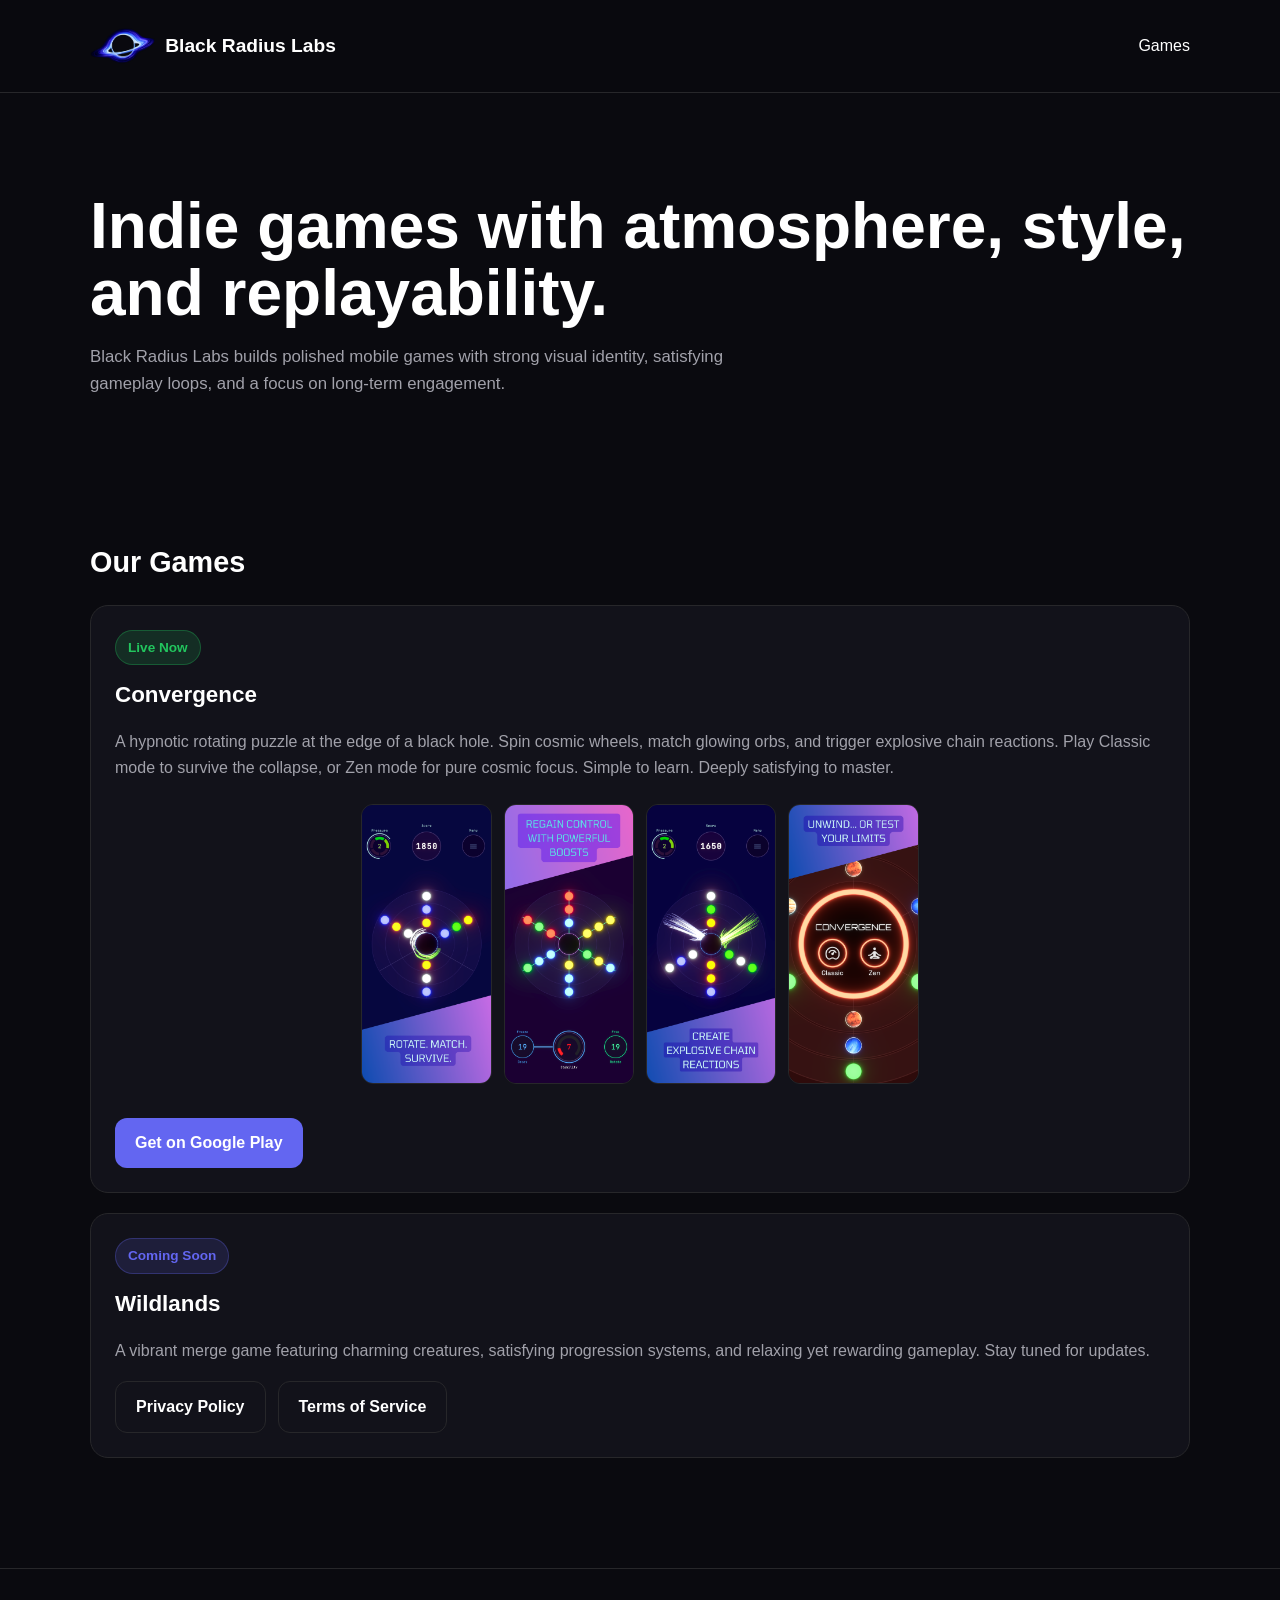
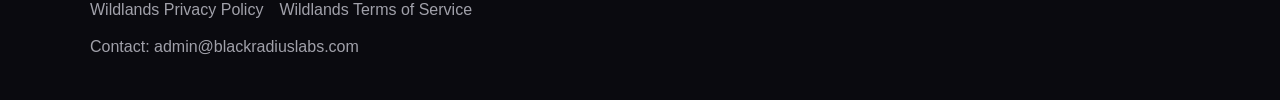
==== index.html @ 23e15364 "Initial website commit" ====
<!DOCTYPE html>
<html lang="en">
<head>
  <meta charset="UTF-8">
  <meta name="viewport" content="width=device-width, initial-scale=1.0">
  <title>Black Radius Labs - Indie Mobile Games</title>
  <meta name="description" content="Black Radius Labs is an indie game studio creating polished mobile games. Play Convergence now on Google Play. Wildlands coming soon.">
  <link rel="stylesheet" href="assets/css/styles.css">
</head>
<body>
  <header>
    <div class="container nav">
      <a href="index.html" class="brand">
        <img src="assets/images/black radius.png" alt="Black Radius Labs logo" class="logo">
        Black Radius Labs
      </a>
      <nav class="nav-links">
        <a href="#games">Games</a>
      </nav>
    </div>
  </header>

  <main>
    <section class="hero">
      <div class="container">
        <h1>Indie games with atmosphere, style, and replayability.</h1>
        <p>
          Black Radius Labs builds polished mobile games with strong visual identity,
          satisfying gameplay loops, and a focus on long-term engagement.
        </p>
      </div>
    </section>

    <section class="section" id="games">
      <div class="container">
        <h2>Our Games</h2>

        <div class="cards">
          <article class="card card-full">
            <span class="badge live">Live Now</span>
            <h3>Convergence</h3>
            <p>
              A hypnotic rotating puzzle at the edge of a black hole. Spin cosmic wheels,
              match glowing orbs, and trigger explosive chain reactions. Play Classic mode
              to survive the collapse, or Zen mode for pure cosmic focus. Simple to learn.
              Deeply satisfying to master.
            </p>
            <div class="screenshot-gallery">
              <img src="assets/images/ROTATE. MATCH. SURVIVE..png" alt="Convergence gameplay - Rotate, Match, Survive">
              <img src="assets/images/User (2).png" alt="Convergence gameplay">
              <img src="assets/images/Create satisfying chain reactions (3).png" alt="Convergence gameplay - Chain reactions">
              <img src="assets/images/Play your way - Classic or Zen.png" alt="Convergence - Classic and Zen modes">
            </div>
            <div class="actions">
              <a
                class="button"
                href="https://play.google.com/store/apps/details?id=com.blackradiuslabs.convergence&hl=en_GB"
                target="_blank"
                rel="noopener noreferrer"
              >
                Get on Google Play
              </a>
            </div>
          </article>

          <article class="card card-full">
            <span class="badge coming-soon">Coming Soon</span>
            <h3>Wildlands</h3>
            <p>
              A vibrant merge game featuring charming creatures, satisfying progression systems,
              and relaxing yet rewarding gameplay. Stay tuned for updates.
            </p>
            <div class="actions">
              <a class="button secondary" href="privacy-wildlands.html">Privacy Policy</a>
              <a class="button secondary" href="terms-wildlands.html">Terms of Service</a>
            </div>
          </article>
        </div>
      </div>
    </section>
  </main>

  <footer>
    <div class="container">
      <div class="footer-links">
        <a href="privacy-wildlands.html">Wildlands Privacy Policy</a>
        <a href="terms-wildlands.html">Wildlands Terms of Service</a>
      </div>
      <div>Contact: admin@blackradiuslabs.com</div>
    </div>
  </footer>
</body>
</html>
---- assets/css/styles.css ----
:root {
  --bg-primary: #0a0a0f;
  --bg-secondary: #12121a;
  --bg-tertiary: #1a1a25;
  --accent-primary: #6366f1;
  --accent-secondary: #8b5cf6;
  --text-primary: #ffffff;
  --text-secondary: #a1a1aa;
  --border: #27272a;
  --max-width: 1100px;
}

* {
  box-sizing: border-box;
}

html {
  scroll-behavior: smooth;
}

body {
  margin: 0;
  font-family: Arial, sans-serif;
  background: var(--bg-primary);
  color: var(--text-primary);
  line-height: 1.6;
}

a {
  color: var(--text-primary);
  text-decoration: none;
}

a:hover {
  color: var(--accent-primary);
}

.container {
  width: min(92%, var(--max-width));
  margin: 0 auto;
}

header {
  padding: 28px 0;
  border-bottom: 1px solid var(--border);
  background: rgba(10, 10, 15, 0.95);
  position: sticky;
  top: 0;
  backdrop-filter: blur(8px);
  z-index: 100;
}

.nav {
  display: flex;
  justify-content: space-between;
  align-items: center;
  gap: 16px;
}

.brand {
  display: flex;
  align-items: center;
  gap: 10px;
  font-size: 1.2rem;
  font-weight: 700;
}

.brand:hover {
  color: var(--text-primary);
}

.logo {
  height: 36px;
  width: auto;
}

.nav-links {
  display: flex;
  gap: 18px;
  flex-wrap: wrap;
}

.hero {
  padding: 72px 0 36px;
}

.hero h1 {
  font-size: clamp(2rem, 5vw, 4rem);
  line-height: 1.05;
  margin: 0 0 16px;
}

.hero p {
  max-width: 700px;
  color: var(--text-secondary);
  font-size: 1.05rem;
}

.section {
  padding: 36px 0 56px;
}

.section h2 {
  font-size: 1.8rem;
  margin-bottom: 20px;
}

.cards {
  display: grid;
  grid-template-columns: 1fr;
  gap: 20px;
}

.card {
  background: var(--bg-secondary);
  border: 1px solid var(--border);
  border-radius: 18px;
  padding: 24px;
  transition: border-color 0.2s ease;
}

.card:hover {
  border-color: var(--accent-primary);
}

.card h3 {
  margin-top: 0;
  margin-bottom: 8px;
  font-size: 1.4rem;
}

.card p {
  color: var(--text-secondary);
  margin-bottom: 0;
}

.badge {
  display: inline-block;
  margin-bottom: 12px;
  padding: 6px 12px;
  border-radius: 999px;
  background: var(--bg-tertiary);
  border: 1px solid var(--border);
  color: var(--text-secondary);
  font-size: 0.85rem;
  font-weight: 600;
}

.badge.live {
  background: rgba(34, 197, 94, 0.15);
  border-color: rgba(34, 197, 94, 0.3);
  color: #22c55e;
}

.badge.coming-soon {
  background: rgba(99, 102, 241, 0.15);
  border-color: rgba(99, 102, 241, 0.3);
  color: var(--accent-primary);
}

.screenshot-gallery {
  display: flex;
  justify-content: center;
  gap: 12px;
  overflow-x: auto;
  padding: 16px 0;
  margin: 8px 0 0;
  scroll-snap-type: x mandatory;
  -webkit-overflow-scrolling: touch;
}

.screenshot-gallery::-webkit-scrollbar {
  height: 6px;
}

.screenshot-gallery::-webkit-scrollbar-track {
  background: var(--bg-tertiary);
  border-radius: 3px;
}

.screenshot-gallery::-webkit-scrollbar-thumb {
  background: var(--border);
  border-radius: 3px;
}

.screenshot-gallery img {
  flex-shrink: 0;
  height: 280px;
  width: auto;
  border-radius: 12px;
  border: 1px solid var(--border);
  scroll-snap-align: start;
}

.card-full {
  grid-column: 1 / -1;
}

.actions {
  display: flex;
  gap: 12px;
  flex-wrap: wrap;
  margin-top: 18px;
}

.button {
  display: inline-block;
  padding: 12px 20px;
  border-radius: 12px;
  background: var(--accent-primary);
  color: white;
  font-weight: 700;
  transition: background 0.2s ease, transform 0.1s ease;
}

.button:hover {
  background: var(--accent-secondary);
  color: white;
  transform: translateY(-1px);
}

.button.secondary {
  background: transparent;
  border: 1px solid var(--border);
  color: var(--text-primary);
}

.button.secondary:hover {
  background: var(--bg-tertiary);
  border-color: var(--text-secondary);
}

footer {
  border-top: 1px solid var(--border);
  padding: 28px 0 40px;
  color: var(--text-secondary);
  margin-top: 40px;
}

.footer-links {
  display: flex;
  gap: 16px;
  flex-wrap: wrap;
  margin-bottom: 12px;
}

.footer-links a {
  color: var(--text-secondary);
}

.footer-links a:hover {
  color: var(--text-primary);
}

.legal-page {
  padding: 56px 0 80px;
  min-height: 100vh;
}

.legal-page h1 {
  margin-top: 0;
  margin-bottom: 8px;
}

.legal-page .effective-date {
  color: var(--text-secondary);
  margin-bottom: 32px;
}

.legal-page h2 {
  margin-top: 32px;
  margin-bottom: 12px;
  font-size: 1.3rem;
}

.legal-page p,
.legal-page li {
  color: var(--text-secondary);
}

.legal-page ul {
  padding-left: 20px;
}

.legal-page li {
  margin-bottom: 8px;
}

.back-link {
  display: inline-block;
  margin-top: 40px;
  color: var(--accent-primary);
}

.back-link:hover {
  color: var(--accent-secondary);
}

@media (min-width: 768px) {
  .cards {
    grid-template-columns: 1fr 1fr;
  }

  .hero {
    padding: 100px 0 50px;
  }

  .section {
    padding: 50px 0 70px;
  }
}

@media (max-width: 600px) {
  .nav {
    flex-direction: column;
    text-align: center;
  }

  .nav-links {
    justify-content: center;
  }

  header {
    padding: 20px 0;
  }

  .hero {
    padding: 50px 0 24px;
  }

  .card {
    padding: 20px;
  }
}
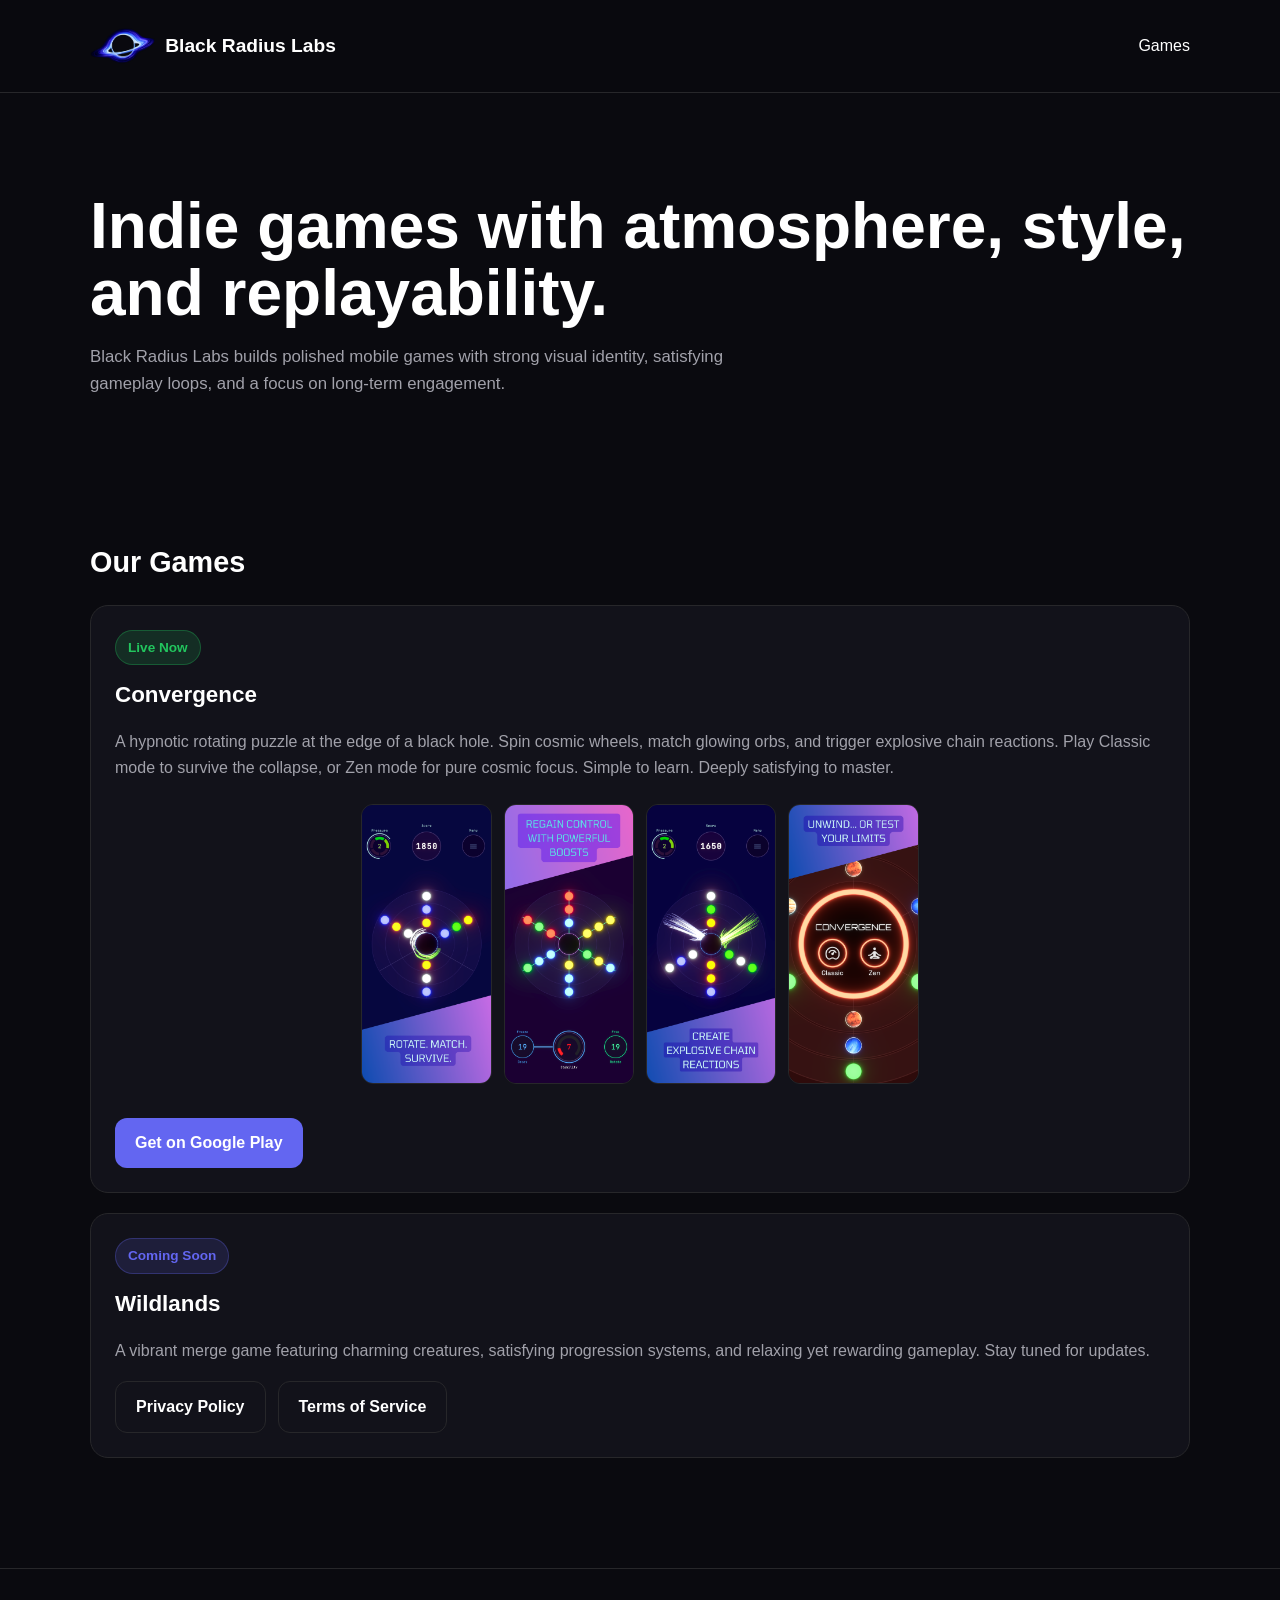
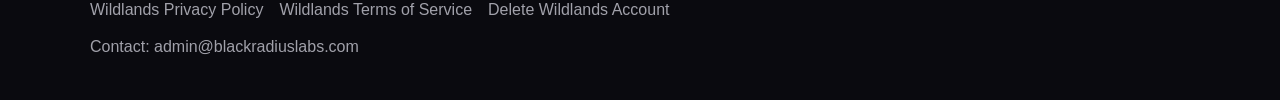
==== commit fd33bad8: "added account deletion section" ====
--- a/index.html
+++ b/index.html
@@ -85,6 +85,7 @@
       <div class="footer-links">
         <a href="privacy-wildlands.html">Wildlands Privacy Policy</a>
         <a href="terms-wildlands.html">Wildlands Terms of Service</a>
+        <a href="delete-account-wildlands.html">Delete Wildlands Account</a>
       </div>
       <div>Contact: admin@blackradiuslabs.com</div>
     </div>
--- a/assets/css/styles.css
+++ b/assets/css/styles.css
@@ -312,12 +312,11 @@
 
 @media (max-width: 600px) {
   .nav {
-    flex-direction: column;
-    text-align: center;
+    justify-content: center;
   }
 
   .nav-links {
-    justify-content: center;
+    display: none;
   }
 
   header {
@@ -328,7 +327,29 @@
     padding: 50px 0 24px;
   }
 
+  .hero h1 {
+    font-size: 1.8rem;
+  }
+
   .card {
     padding: 20px;
   }
-}
+
+  .card p {
+    word-wrap: break-word;
+    overflow-wrap: break-word;
+  }
+
+  .screenshot-gallery {
+    display: grid;
+    grid-template-columns: 1fr 1fr;
+    gap: 8px;
+    overflow-x: visible;
+    justify-content: stretch;
+  }
+
+  .screenshot-gallery img {
+    height: auto;
+    width: 100%;
+  }
+}
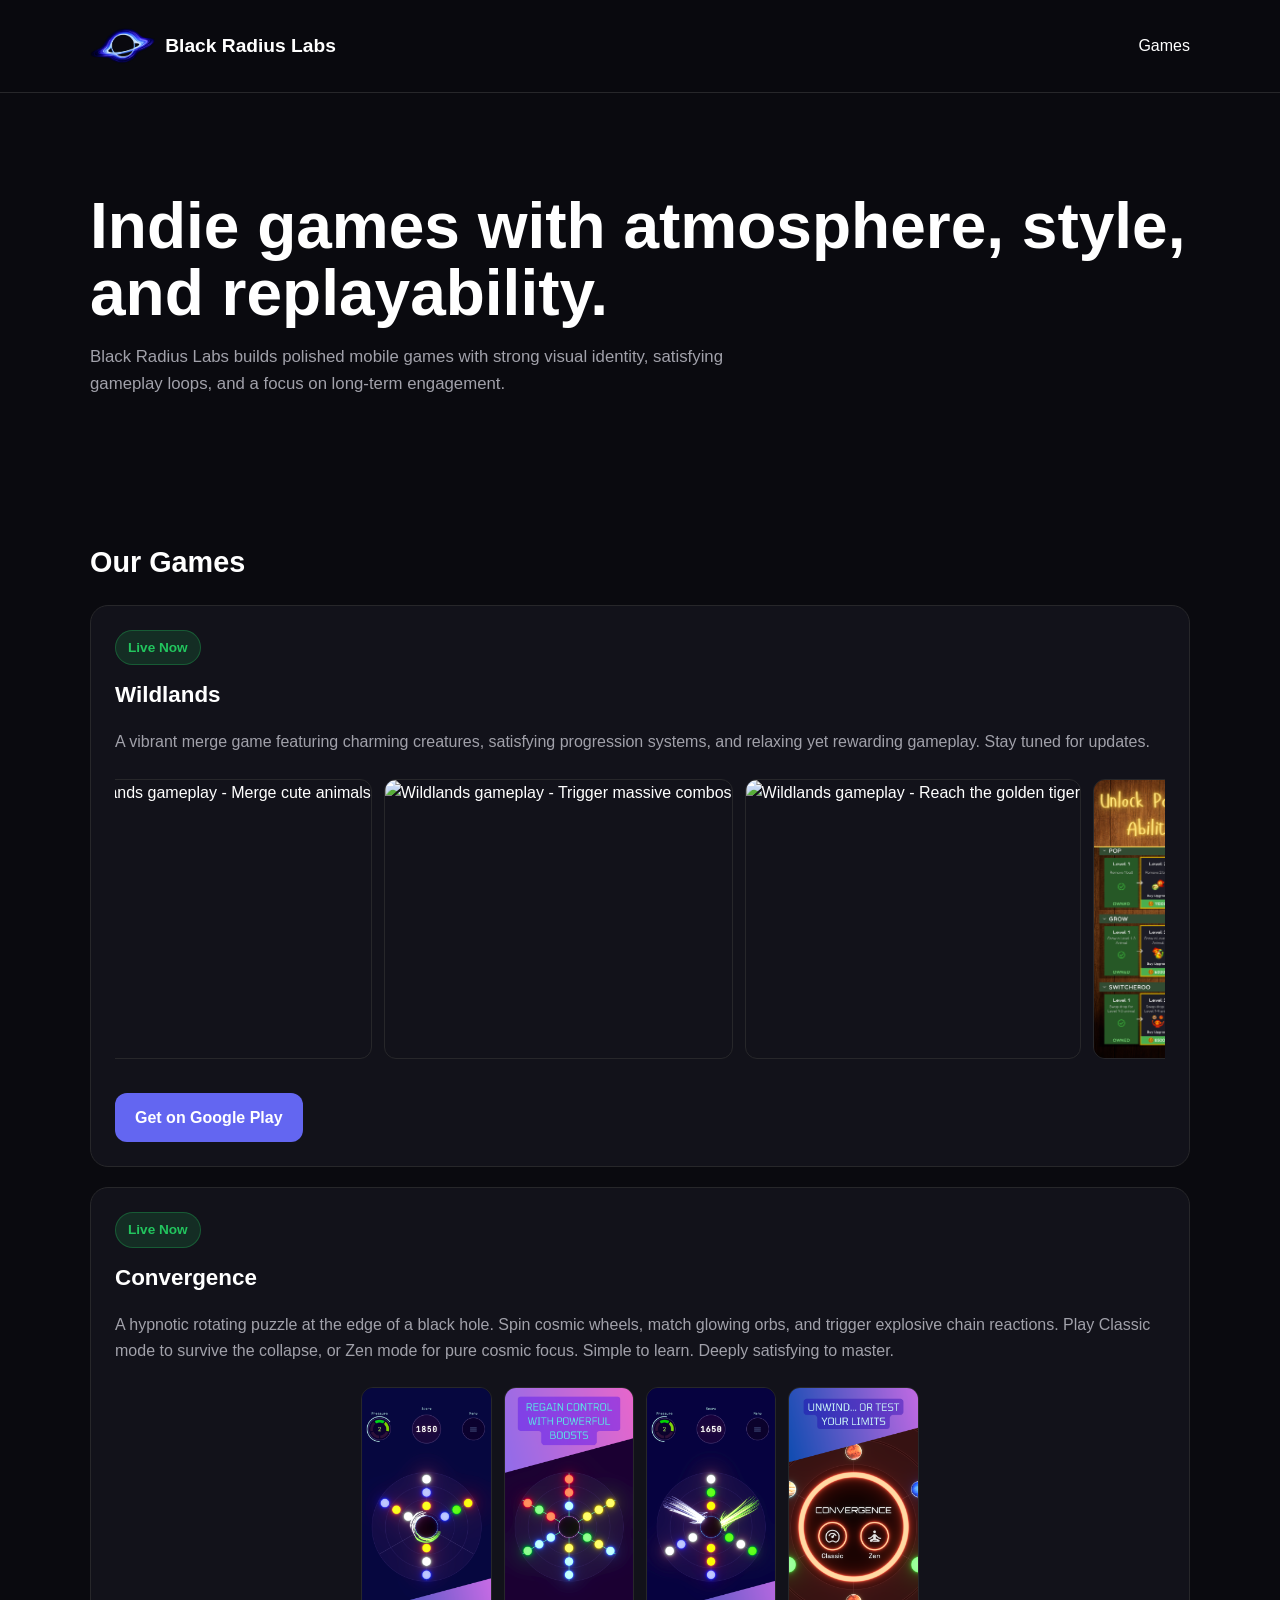
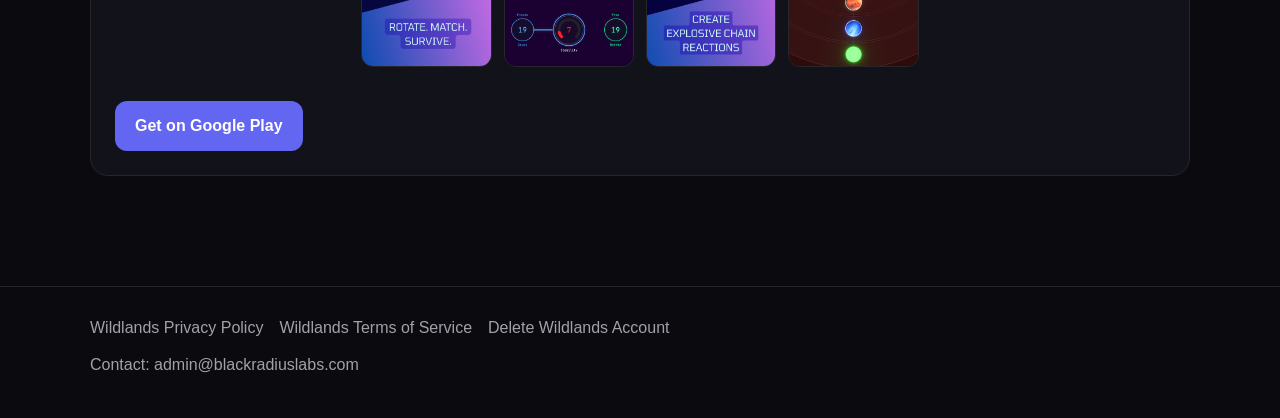
==== commit ef3a3205: "updated wildlands card" ====
--- a/index.html
+++ b/index.html
@@ -4,7 +4,7 @@
   <meta charset="UTF-8">
   <meta name="viewport" content="width=device-width, initial-scale=1.0">
   <title>Black Radius Labs - Indie Mobile Games</title>
-  <meta name="description" content="Black Radius Labs is an indie game studio creating polished mobile games. Play Convergence now on Google Play. Wildlands coming soon.">
+  <meta name="description" content="Black Radius Labs is an indie game studio creating polished mobile games. Play Wildlands and Convergence now on Google Play.">
   <link rel="stylesheet" href="assets/css/styles.css">
 </head>
 <body>
@@ -38,6 +38,31 @@
         <div class="cards">
           <article class="card card-full">
             <span class="badge live">Live Now</span>
+            <h3>Wildlands</h3>
+            <p>
+              A vibrant merge game featuring charming creatures, satisfying progression systems,
+              and relaxing yet rewarding gameplay. Stay tuned for updates.
+            </p>
+            <div class="screenshot-gallery">
+              <img src="assets/images/Merge Cute Animals (3).png" alt="Wildlands gameplay - Merge cute animals">
+              <img src="assets/images/Copy of Copy of Merge Cute Animals.png" alt="Wildlands gameplay - Trigger massive combos">
+              <img src="assets/images/Copy of Merge Cute Animals.png" alt="Wildlands gameplay - Reach the golden tiger">
+              <img src="assets/images/Copy of Copy of Merge Cute Animals (1).png" alt="Wildlands gameplay - Unlock powerful abilities">
+            </div>
+            <div class="actions">
+              <a
+                class="button"
+                href="https://play.google.com/store/apps/details?id=com.blackradiuslabs.wildlands&hl=en_GB"
+                target="_blank"
+                rel="noopener noreferrer"
+              >
+                Get on Google Play
+              </a>
+            </div>
+          </article>
+
+          <article class="card card-full">
+            <span class="badge live">Live Now</span>
             <h3>Convergence</h3>
             <p>
               A hypnotic rotating puzzle at the edge of a black hole. Spin cosmic wheels,
@@ -62,19 +87,6 @@
               </a>
             </div>
           </article>
-
-          <article class="card card-full">
-            <span class="badge coming-soon">Coming Soon</span>
-            <h3>Wildlands</h3>
-            <p>
-              A vibrant merge game featuring charming creatures, satisfying progression systems,
-              and relaxing yet rewarding gameplay. Stay tuned for updates.
-            </p>
-            <div class="actions">
-              <a class="button secondary" href="privacy-wildlands.html">Privacy Policy</a>
-              <a class="button secondary" href="terms-wildlands.html">Terms of Service</a>
-            </div>
-          </article>
         </div>
       </div>
     </section>
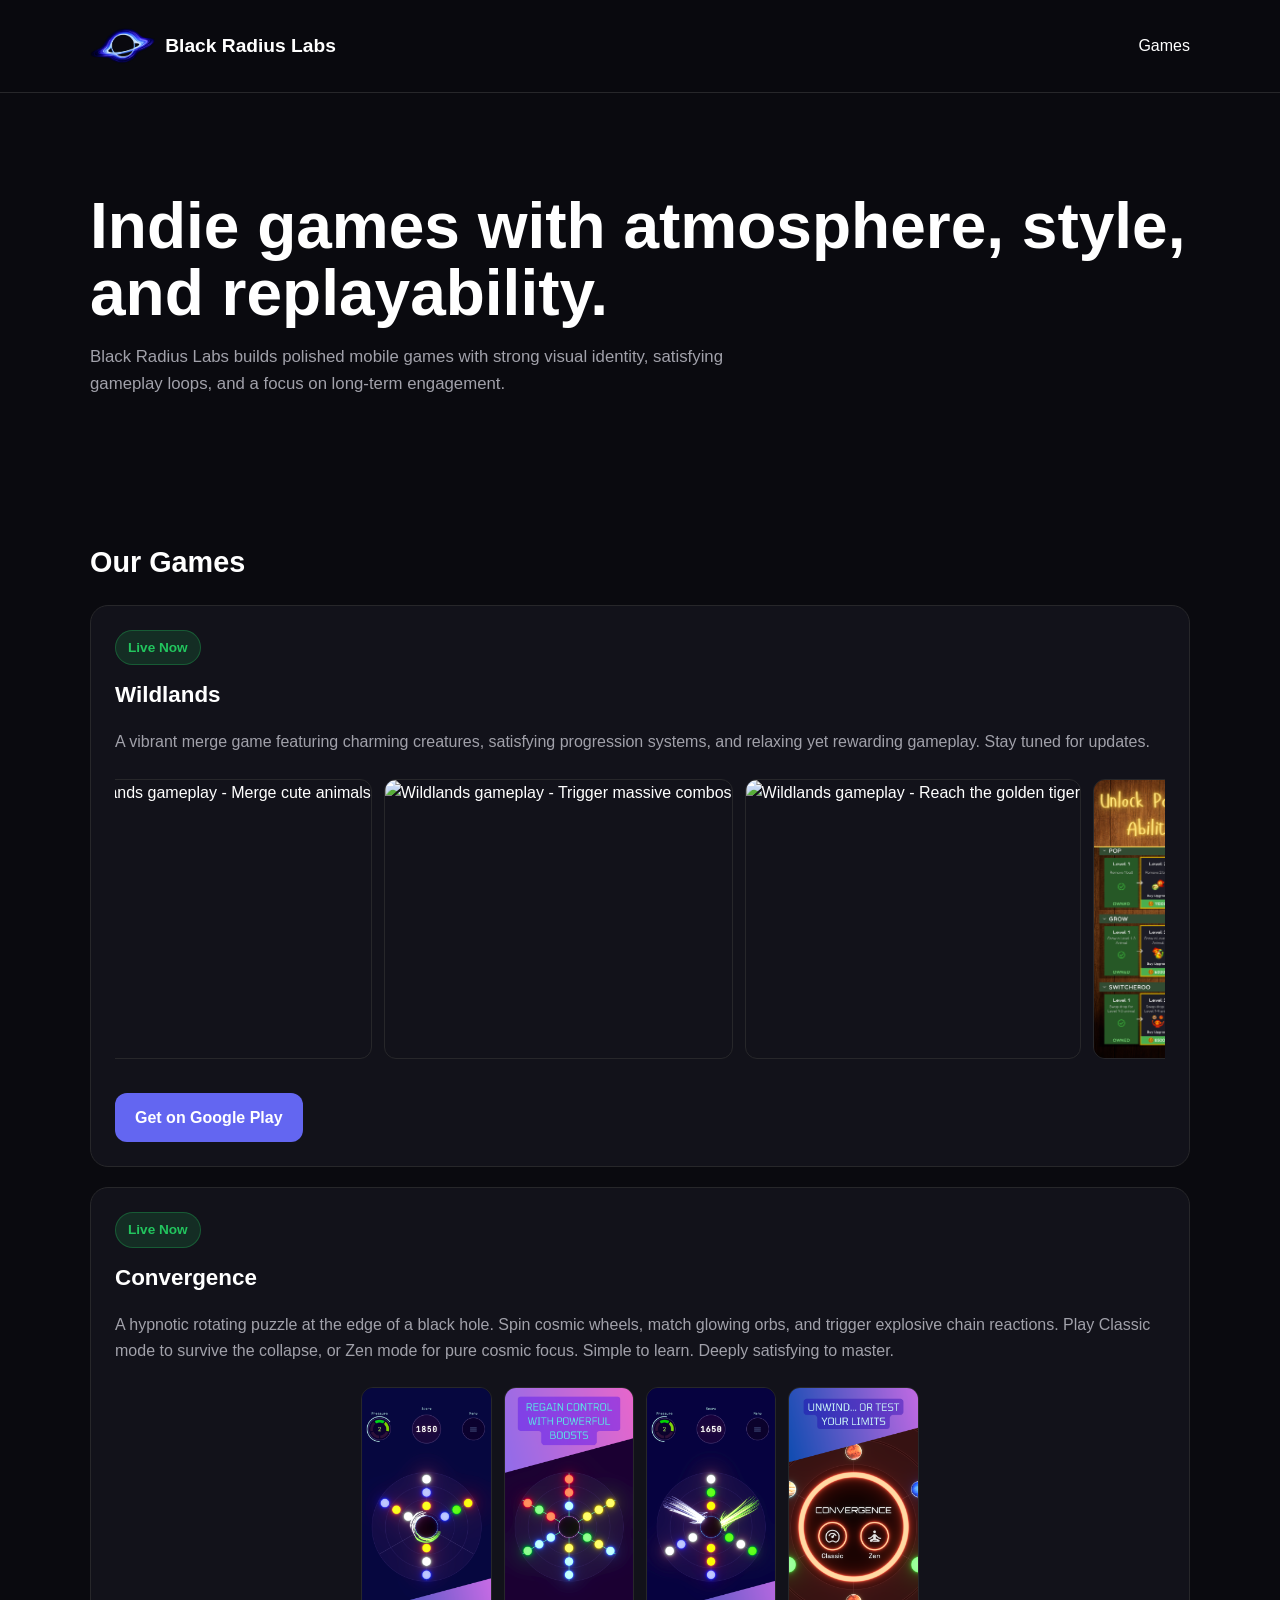
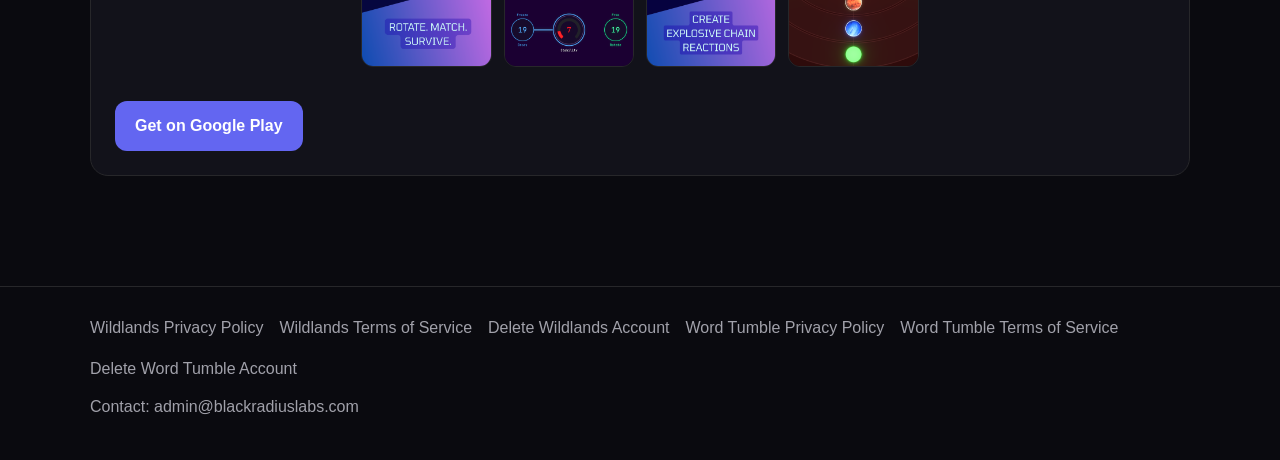
==== commit ffc81ffd: "Add Word Tumble privacy policy, terms and account deletion pages Co-Authored-By: Claude Opus 5.5 <no" ====
--- a/index.html
+++ b/index.html
@@ -98,6 +98,9 @@
         <a href="privacy-wildlands.html">Wildlands Privacy Policy</a>
         <a href="terms-wildlands.html">Wildlands Terms of Service</a>
         <a href="delete-account-wildlands.html">Delete Wildlands Account</a>
+        <a href="privacy-wordtumble.html">Word Tumble Privacy Policy</a>
+        <a href="terms-wordtumble.html">Word Tumble Terms of Service</a>
+        <a href="delete-account-wordtumble.html">Delete Word Tumble Account</a>
       </div>
       <div>Contact: admin@blackradiuslabs.com</div>
     </div>
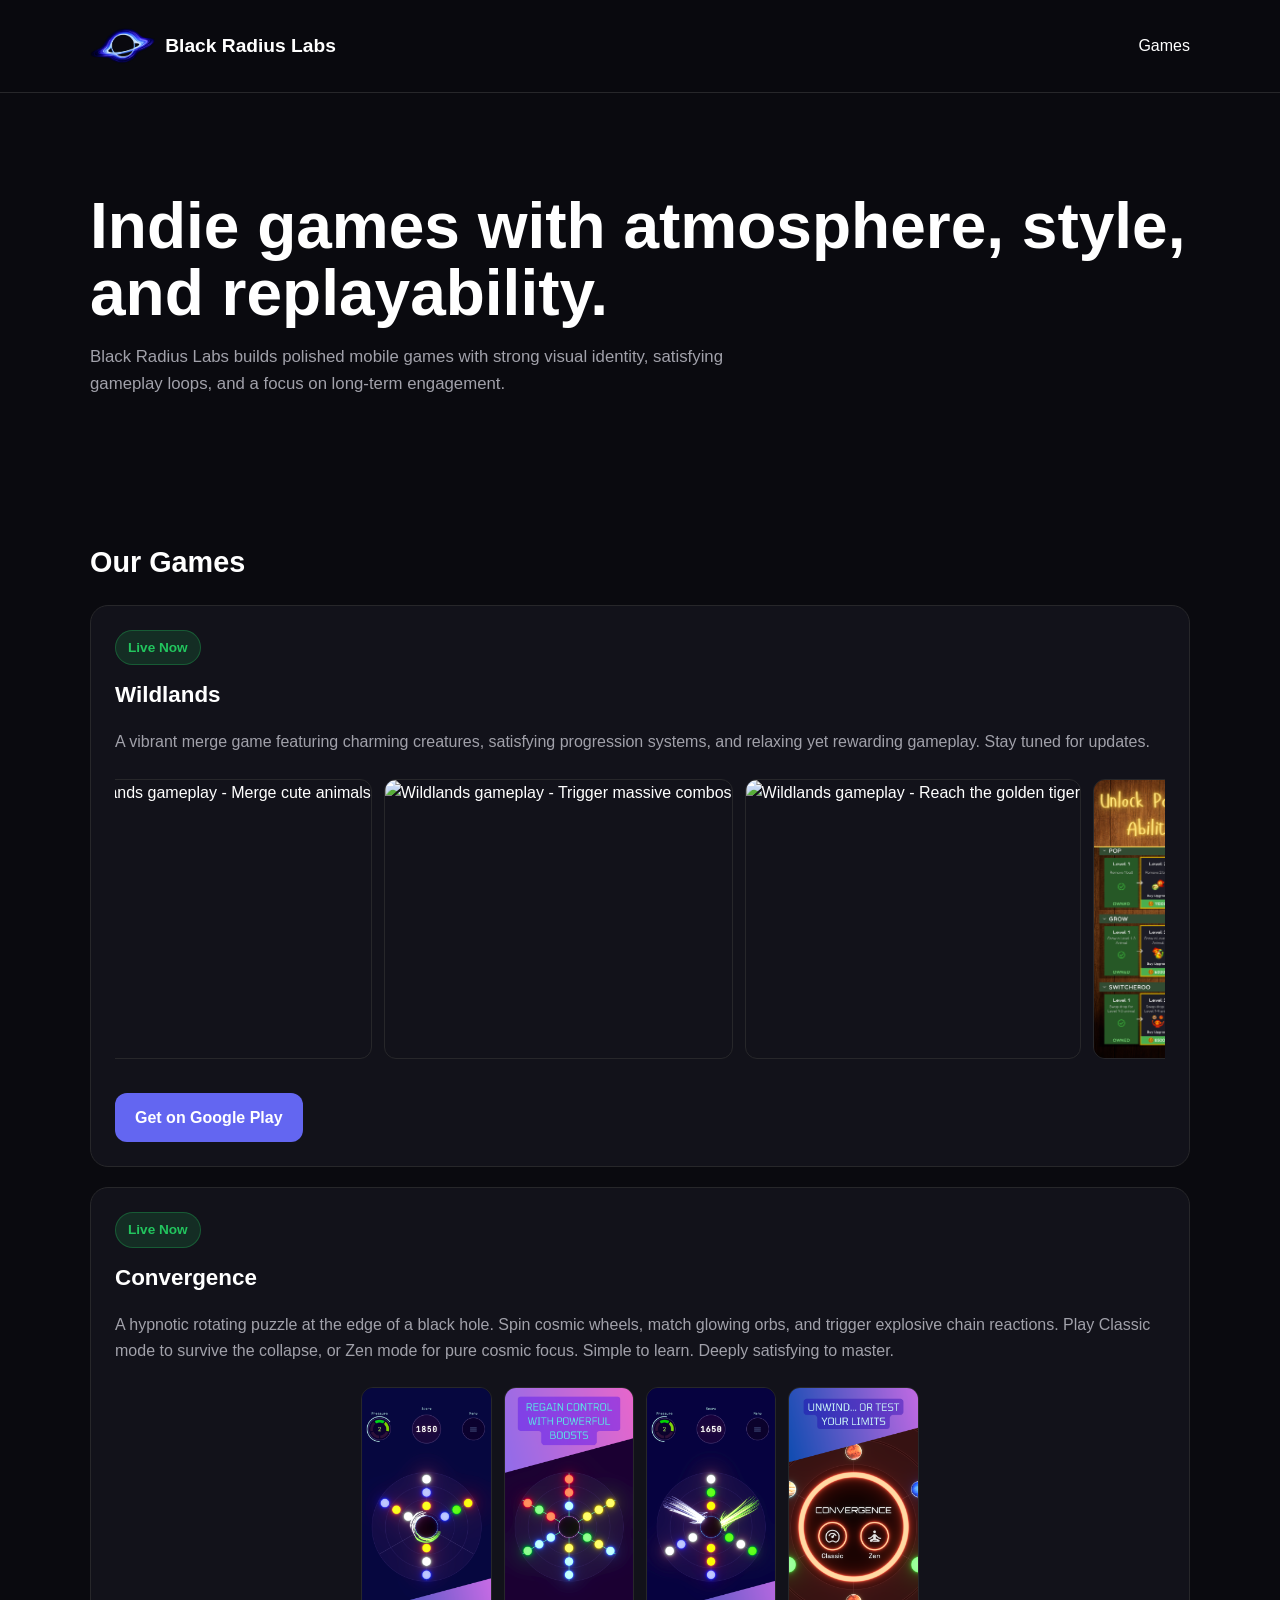
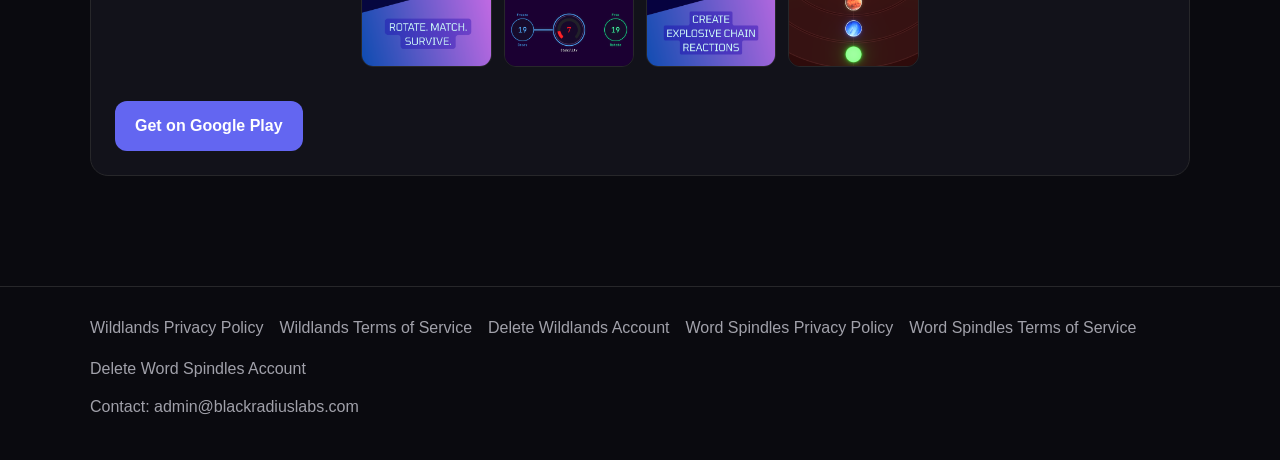
==== commit 1d73b491: "Update Word Spindles page text and homepage links Co-Authored-By: Claude Opus 5.5 <noreply@anthropic" ====
--- a/index.html
+++ b/index.html
@@ -98,9 +98,9 @@
         <a href="privacy-wildlands.html">Wildlands Privacy Policy</a>
         <a href="terms-wildlands.html">Wildlands Terms of Service</a>
         <a href="delete-account-wildlands.html">Delete Wildlands Account</a>
-        <a href="privacy-wordtumble.html">Word Tumble Privacy Policy</a>
-        <a href="terms-wordtumble.html">Word Tumble Terms of Service</a>
-        <a href="delete-account-wordtumble.html">Delete Word Tumble Account</a>
+        <a href="privacy-wordspindles.html">Word Spindles Privacy Policy</a>
+        <a href="terms-wordspindles.html">Word Spindles Terms of Service</a>
+        <a href="delete-account-wordspindles.html">Delete Word Spindles Account</a>
       </div>
       <div>Contact: admin@blackradiuslabs.com</div>
     </div>
